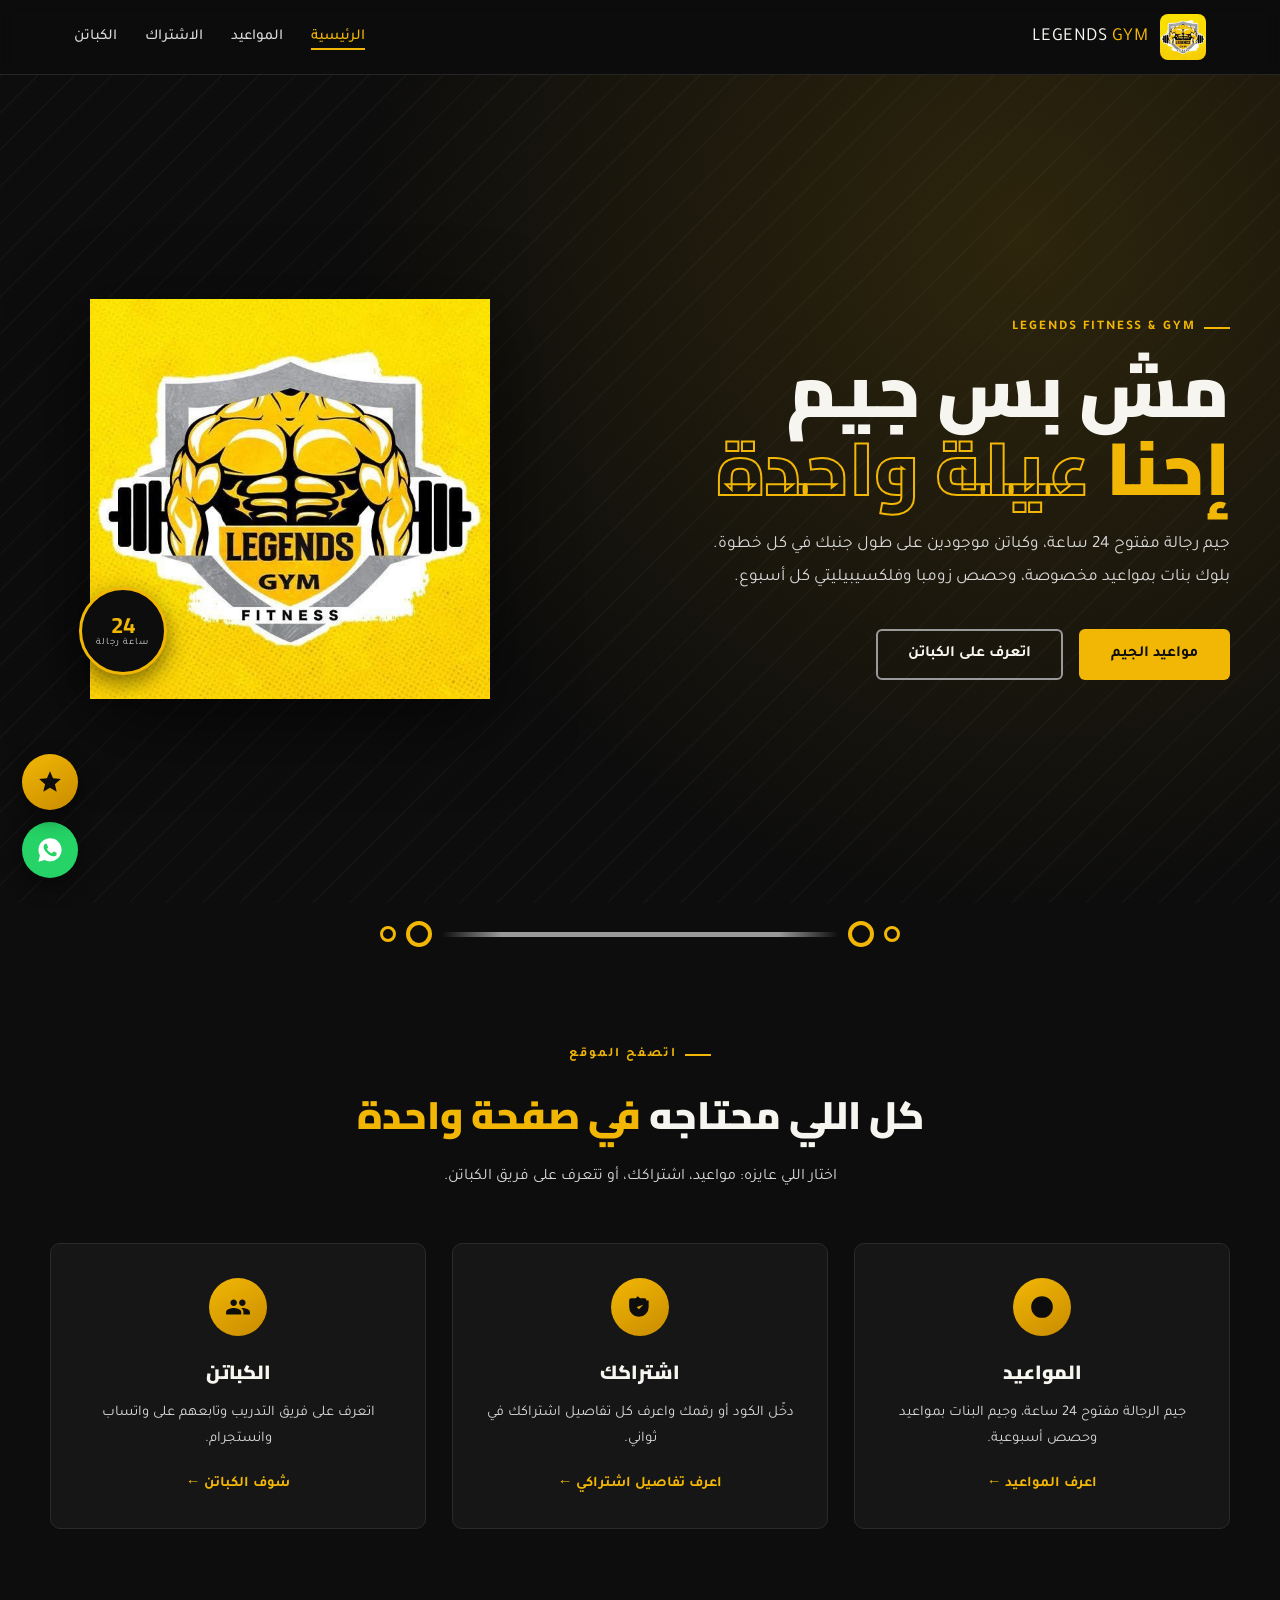
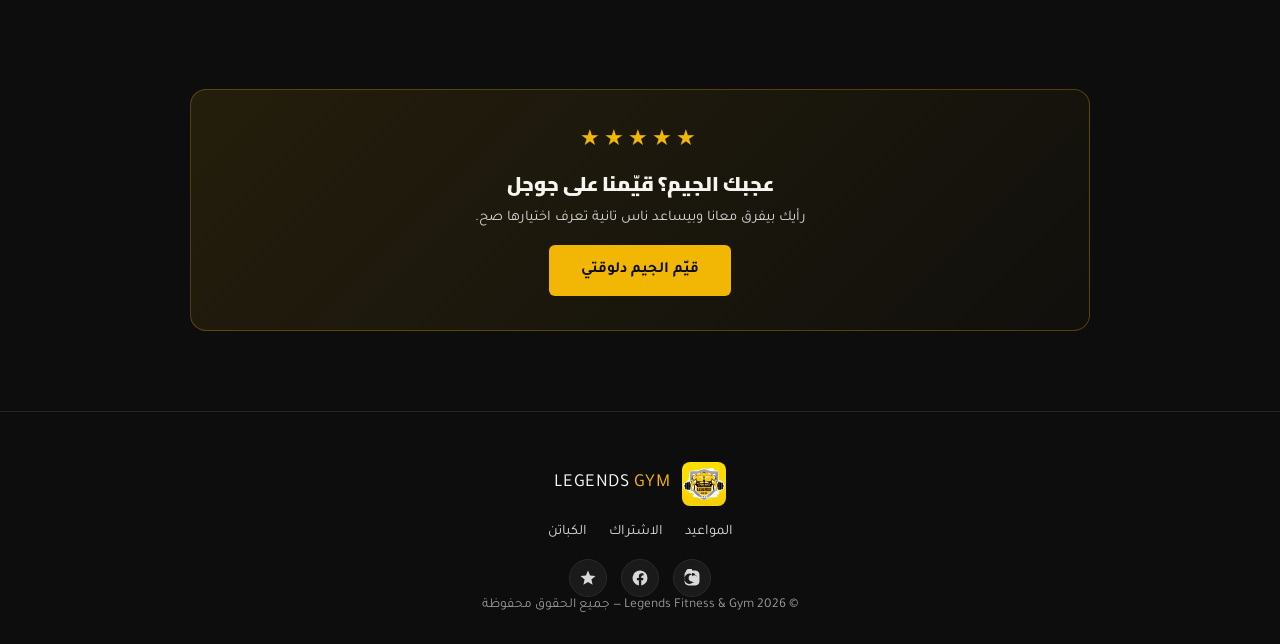
==== index.html @ 774d837d "Add files via upload" ====
<!DOCTYPE html>
<html lang="ar" dir="rtl">
<head>
<meta charset="UTF-8">
<meta name="viewport" content="width=device-width, initial-scale=1.0">
<title>Legends Fitness & Gym</title>
<link rel="preconnect" href="https://fonts.googleapis.com">
<link rel="preconnect" href="https://fonts.gstatic.com" crossorigin>
<link href="https://fonts.googleapis.com/css2?family=Cairo:wght@400;600;800;900&family=Tajawal:wght@300;400;500;700&display=swap" rel="stylesheet">
<link rel="stylesheet" href="styles.css">
<style>
  .hero{position:relative;min-height:92vh;display:flex;align-items:center;background:radial-gradient(circle at 80% 20%, rgba(242,183,5,.14), transparent 55%), var(--black);padding:60px 24px 40px;overflow:hidden;}
  .hero::before{content:"";position:absolute;inset:0;background-image:repeating-linear-gradient(135deg, rgba(255,255,255,.025) 0 2px, transparent 2px 26px);pointer-events:none;}
  .hero-inner{max-width:1180px;margin:0 auto;width:100%;display:grid;grid-template-columns:1.15fr .85fr;gap:50px;align-items:center;position:relative;z-index:2;}
  .hero h1{font-size:clamp(2.6rem, 6vw, 4.6rem);line-height:1.05;color:var(--off-white);}
  .hero h1 .stroke{-webkit-text-stroke:2px var(--gold);color:transparent;}
  .hero h1 .fill{color:var(--gold);}
  .hero p.lead{margin-top:22px;font-size:1.08rem;color:var(--steel-light);max-width:520px;line-height:1.9;}
  .hero-ctas{display:flex;gap:16px;margin-top:34px;flex-wrap:wrap;}
  .hero-logo{position:relative;display:flex;justify-content:center;}
  .hero-logo img{width:100%;max-width:400px;filter:drop-shadow(0 20px 40px rgba(0,0,0,.6));}
  @media(max-width:900px){
    .hero-inner{grid-template-columns:1fr;text-align:center;}
    .eyebrow{margin-inline:auto;}
    .hero p.lead{margin-inline:auto;}
    .hero-ctas{justify-content:center;}
    .hero-logo{order:-1;margin-bottom:10px;}
    .hero-badge-24{left:6%;}
  }
</style>
</head>
<body>

<header>
  <nav>
    <div class="brand">
      <img src="logo.jpg" alt="Legends Fitness & Gym">
      <span>LEGENDS <span class="accent">GYM</span></span>
    </div>
    <button class="nav-toggle" id="navToggle" aria-label="فتح القائمة">☰</button>
    <ul id="navMenu">
      <li><a href="index.html">الرئيسية</a></li>
      <li><a href="hours.html">المواعيد</a></li>
      <li><a href="subscription.html">الاشتراك</a></li>
      <li><a href="trainers.html">الكباتن</a></li>
    </ul>
  </nav>
</header>

<section class="hero">
  <div class="hero-inner">
    <div>
      <div class="eyebrow">LEGENDS FITNESS &amp; GYM</div>
      <h1>مش بس جيم<br><span class="fill">إحنا</span> <span class="stroke">عيلة واحدة</span></h1>
      <p class="lead">جيم رجالة مفتوح 24 ساعة، وكباتن موجودين على طول جنبك في كل خطوة. بلوك بنات بمواعيد مخصوصة، وحصص زومبا وفلكسيبيليتي كل أسبوع.</p>
      <div class="hero-ctas">
        <a href="hours.html" class="btn btn-gold">مواعيد الجيم</a>
        <a href="trainers.html" class="btn btn-ghost">اتعرف على الكباتن</a>
      </div>
    </div>
    <div class="hero-logo">
      <img src="logo.jpg" alt="Legends Fitness & Gym Logo">
      <div class="hero-badge-24"><strong>24</strong><small>ساعة رجالة</small></div>
    </div>
  </div>
</section>

<div class="barbell"><div class="plate small"></div><div class="plate"></div><div class="bar"></div><div class="plate"></div><div class="plate small"></div></div>

<section>
  <div class="section-inner">
    <div class="section-head">
      <div class="eyebrow">اتصفح الموقع</div>
      <h2>كل اللي محتاجه <span>في صفحة واحدة</span></h2>
      <p>اختار اللي عايزه: مواعيد، اشتراكك، أو تتعرف على فريق الكباتن.</p>
    </div>

    <div class="quick-grid">
      <div class="quick-card">
        <div class="icon"><svg viewBox="0 0 24 24"><path d="M12 2a10 10 0 1 0 10 10A10 10 0 0 0 12 2zm1 10.59V7a1 1 0 0 0-2 0v6a1 1 0 0 0 .29.71l4 4a1 1 0 0 0 1.42-1.42z"/></svg></div>
        <h3>المواعيد</h3>
        <p>جيم الرجالة مفتوح 24 ساعة، وجيم البنات بمواعيد وحصص أسبوعية.</p>
        <a href="hours.html">اعرف المواعيد ←</a>
      </div>
      <div class="quick-card">
        <div class="icon"><svg viewBox="0 0 24 24"><path d="M9 12l2 2 4-4m5-4v6a9 9 0 0 1-9 9 9 9 0 0 1-9-9V6a2 2 0 0 1 2-2h4l2-2 2 2h4a2 2 0 0 1 2 2z"/></svg></div>
        <h3>اشتراكك</h3>
        <p>دخّل الكود أو رقمك واعرف كل تفاصيل اشتراكك في ثواني.</p>
        <a href="subscription.html">اعرف تفاصيل اشتراكي ←</a>
      </div>
      <div class="quick-card">
        <div class="icon"><svg viewBox="0 0 24 24"><path d="M16 11c1.66 0 3-1.34 3-3s-1.34-3-3-3-3 1.34-3 3 1.34 3 3 3zm-8 0c1.66 0 3-1.34 3-3S9.66 5 8 5 5 6.34 5 8s1.34 3 3 3zm0 2c-2.33 0-7 1.17-7 3.5V19h14v-2.5c0-2.33-4.67-3.5-7-3.5zm8 0c-.29 0-.62.02-.97.05 1.16.84 1.97 1.97 1.97 3.45V19h6v-2.5c0-2.33-4.67-3.5-7-3.5z"/></svg></div>
        <h3>الكباتن</h3>
        <p>اتعرف على فريق التدريب وتابعهم على واتساب وانستجرام.</p>
        <a href="trainers.html">شوف الكباتن ←</a>
      </div>
    </div>
  </div>
</section>

<section>
  <div class="section-inner">
    <div class="review-strip">
      <div class="stars">★★★★★</div>
      <h3>عجبك الجيم؟ قيّمنا على جوجل</h3>
      <p>رأيك بيفرق معانا وبيساعد ناس تانية تعرف اختيارها صح.</p>
      <a href="https://maps.app.goo.gl/e8D61CYg8jMHXvRM9" target="_blank" rel="noopener" class="btn btn-gold">قيّم الجيم دلوقتي</a>
    </div>
  </div>
</section>

<footer>
  <div class="brand">
    <img src="logo.jpg" alt="Legends Fitness & Gym" style="width:44px;height:44px;border-radius:8px;">
    <span>LEGENDS <span class="accent" style="color:var(--gold);">GYM</span></span>
  </div>
  <div class="foot-links">
    <a href="hours.html">المواعيد</a>
    <a href="subscription.html">الاشتراك</a>
    <a href="trainers.html">الكباتن</a>
  </div>
  <div class="foot-social">
    <a href="https://www.instagram.com/legends_fitness_gym?igsh=enVrbnNuZXY5YnFm" target="_blank" rel="noopener" aria-label="انستجرام Legends Gym" title="انستجرام"><svg viewBox="0 0 24 24"><path d="M12 2c2.72 0 3.06.01 4.12.06 1.06.05 1.79.22 2.43.47.66.26 1.22.6 1.77 1.15.55.55.9 1.11 1.15 1.77.25.64.42 1.37.47 2.43.05 1.06.06 1.4.06 4.12s-.01 3.06-.06 4.12c-.05 1.06-.22 1.79-.47 2.43a4.9 4.9 0 0 1-1.15 1.77 4.9 4.9 0 0 1-1.77 1.15c-.64.25-1.37.42-2.43.47-1.06.05-1.4.06-4.12.06s-3.06-.01-4.12-.06c-1.06-.05-1.79-.22-2.43-.47a4.9 4.9 0 0 1-1.77-1.15 4.9 4.9 0 0 1-1.15-1.77c-.25-.64-.42-1.37-.47-2.43C2.01 15.06 2 14.72 2 12s.01-3.06.06-4.12c.05-1.06.22-1.79.47-2.43.26-.66.6-1.22 1.15-1.77A4.9 4.9 0 0 1 5.45.53C6.09.28 6.82.11 7.88.06 8.94.01 9.28 0 12 0zm0 5.35A6.65 6.65 0 1 0 12 18.65 6.65 6.65 0 0 0 12 5.35zm0 2.16A4.49 4.49 0 1 1 12 16.5 4.49 4.49 0 0 1 12 7.51zm6.9-2.36a1.55 1.55 0 1 1-3.1 0 1.55 1.55 0 0 1 3.1 0z"/></svg></a>
    <a href="https://www.facebook.com/share/1EmZY1f5Y4/" target="_blank" rel="noopener" aria-label="فيسبوك Legends Gym" title="فيسبوك"><svg viewBox="0 0 24 24"><path d="M22 12a10 10 0 1 0-11.5 9.87v-6.99H7.9V12h2.6V9.8c0-2.57 1.53-4 3.87-4 1.12 0 2.3.2 2.3.2v2.5h-1.3c-1.28 0-1.68.8-1.68 1.62V12h2.86l-.46 2.88h-2.4v6.99A10 10 0 0 0 22 12z"/></svg></a>
    <a href="https://maps.app.goo.gl/e8D61CYg8jMHXvRM9" target="_blank" rel="noopener" aria-label="قيّمنا على جوجل ماب" title="قيّمنا على جوجل"><svg viewBox="0 0 24 24"><path d="M12 17.27L18.18 21l-1.64-7.03L22 9.24l-7.19-.61L12 2 9.19 8.63 2 9.24l5.46 4.73L5.82 21z"/></svg></a>
  </div>
  <p>© 2026 Legends Fitness &amp; Gym — جميع الحقوق محفوظة</p>
</footer>

<script src="script.js"></script>
</body>
</html>
---- styles.css ----
:root{
  --gold:#F2B705;
  --gold-deep:#C98C00;
  --black:#0D0D0D;
  --charcoal:#161616;
  --steel:#9A9A9A;
  --steel-light:#D9D9D9;
  --off-white:#F7F5EF;
  --radius:10px;
}
*{margin:0;padding:0;box-sizing:border-box;}
html{scroll-behavior:smooth;}
body{
  background:var(--black);
  color:var(--off-white);
  font-family:'Tajawal',sans-serif;
  overflow-x:hidden;
}
h1,h2,h3,.display{font-family:'Cairo',sans-serif;font-weight:900;}
a{text-decoration:none;color:inherit;}
img{max-width:100%;display:block;}

/* ===== Barbell divider — signature element ===== */
.barbell{display:flex;align-items:center;justify-content:center;gap:10px;width:100%;max-width:520px;margin:0 auto;padding:18px 0;}
.barbell .plate{width:26px;height:26px;border-radius:50%;border:4px solid var(--gold);flex-shrink:0;transition:transform .4s ease;}
.barbell .plate.small{width:16px;height:16px;border-width:3px;}
.barbell .bar{height:5px;flex:1;background:linear-gradient(90deg, transparent, var(--steel) 15%, var(--steel) 85%, transparent);}
.barbell:hover .plate{transform:rotate(180deg);}

/* ===== Nav ===== */
header{position:sticky;top:0;z-index:50;background:rgba(13,13,13,.92);backdrop-filter:blur(6px);border-bottom:1px solid #262626;}
nav{max-width:1180px;margin:0 auto;display:flex;align-items:center;justify-content:space-between;padding:14px 24px;}
.brand{display:flex;align-items:center;gap:12px;}
.brand img{width:46px;height:46px;border-radius:8px;}
.brand span{font-size:1.15rem;letter-spacing:.5px;}
.brand .accent{color:var(--gold);}
nav ul{display:flex;gap:28px;list-style:none;}
nav ul a{font-size:.95rem;font-weight:500;color:var(--steel-light);transition:color .25s;padding-bottom:4px;border-bottom:2px solid transparent;}
nav ul a:hover{color:var(--gold);}
nav ul a.active{color:var(--gold);border-color:var(--gold);}
.nav-toggle{display:none;background:none;border:0;color:var(--gold);font-size:1.6rem;cursor:pointer;}

@media(max-width:760px){
  nav ul{position:fixed;inset:64px 0 auto 0;background:var(--black);flex-direction:column;padding:18px 24px;gap:16px;transform:translateY(-140%);transition:transform .35s ease;border-bottom:1px solid #262626;}
  nav ul.open{transform:translateY(0);}
  .nav-toggle{display:block;}
}

/* ===== Page hero (sub-pages) ===== */
.page-hero{
  position:relative;padding:70px 24px 50px;text-align:center;
  background:radial-gradient(circle at 80% 20%, rgba(242,183,5,.14), transparent 55%), var(--black);
  overflow:hidden;
}
.page-hero::before{content:"";position:absolute;inset:0;background-image:repeating-linear-gradient(135deg, rgba(255,255,255,.025) 0 2px, transparent 2px 26px);pointer-events:none;}
.page-hero .inner{position:relative;z-index:2;max-width:760px;margin:0 auto;}
.eyebrow{display:inline-flex;align-items:center;gap:8px;color:var(--gold);font-weight:700;font-size:.82rem;letter-spacing:2px;margin-bottom:16px;justify-content:center;}
.eyebrow::before{content:"";width:26px;height:2px;background:var(--gold);}
.page-hero h1{font-size:clamp(2.1rem,5vw,3.2rem);color:var(--off-white);}
.page-hero h1 span{color:var(--gold);}
.page-hero p{margin-top:16px;color:var(--steel-light);line-height:1.9;font-size:1.02rem;}

/* ===== Section shared ===== */
section{padding:80px 24px;}
.section-inner{max-width:1180px;margin:0 auto;}
.section-head{text-align:center;margin-bottom:50px;}
.section-head h2{font-size:clamp(1.7rem,4vw,2.4rem);color:var(--off-white);}
.section-head h2 span{color:var(--gold);}
.section-head p{color:var(--steel-light);max-width:560px;margin:12px auto 0;line-height:1.85;}

.btn{display:inline-flex;align-items:center;gap:8px;padding:14px 30px;border-radius:6px;font-weight:700;font-size:.98rem;transition:transform .25s, box-shadow .25s, background .25s;cursor:pointer;border:2px solid transparent;}
.btn-gold{background:var(--gold);color:var(--black);}
.btn-gold:hover{transform:translateY(-3px);box-shadow:0 10px 24px rgba(242,183,5,.28);}
.btn-ghost{border-color:var(--steel);color:var(--off-white);}
.btn-ghost:hover{border-color:var(--gold);color:var(--gold);}

/* ===== Home: quick link cards ===== */
.quick-grid{display:grid;grid-template-columns:repeat(3,1fr);gap:26px;}
@media(max-width:820px){.quick-grid{grid-template-columns:1fr;}}
.quick-card{
  background:var(--charcoal);border:1px solid #2a2a2a;border-radius:var(--radius);
  padding:34px 28px;text-align:center;transition:transform .3s, border-color .3s;
}
.quick-card:hover{transform:translateY(-6px);border-color:var(--gold);}
.quick-card .icon{
  width:58px;height:58px;border-radius:50%;margin:0 auto 18px;
  background:linear-gradient(150deg, var(--gold), var(--gold-deep));
  display:flex;align-items:center;justify-content:center;
}
.quick-card .icon svg{width:26px;height:26px;fill:var(--black);}
.quick-card h3{font-size:1.2rem;color:var(--off-white);margin-bottom:10px;}
.quick-card p{color:var(--steel-light);font-size:.92rem;line-height:1.8;margin-bottom:20px;}
.quick-card a{color:var(--gold);font-weight:700;font-size:.92rem;}
.quick-card a:hover{text-decoration:underline;}

.hero-badge-24{
  position:absolute;bottom:6%;left:6%;
  background:var(--black);border:3px solid var(--gold);border-radius:50%;
  width:88px;height:88px;display:flex;flex-direction:column;align-items:center;justify-content:center;text-align:center;
  box-shadow:0 8px 22px rgba(0,0,0,.5);
}
.hero-badge-24 strong{font-family:'Cairo';font-size:1.4rem;color:var(--gold);line-height:1;}
.hero-badge-24 small{font-size:.6rem;color:var(--steel-light);letter-spacing:1px;}

/* ===== Hours page ===== */
.hours-grid{display:grid;grid-template-columns:1fr 1fr;gap:28px;}
@media(max-width:820px){.hours-grid{grid-template-columns:1fr;}}
.hours-card{background:var(--charcoal);border:1px solid #2a2a2a;border-radius:var(--radius);padding:34px 30px;position:relative;overflow:hidden;}
.hours-card::after{content:"";position:absolute;top:0;right:0;width:6px;height:100%;background:var(--gold);}
.hours-card h3{font-size:1.35rem;color:var(--off-white);display:flex;align-items:center;gap:10px;margin-bottom:6px;}
.hours-card h3 .tag{font-size:.7rem;background:var(--gold);color:var(--black);padding:4px 10px;border-radius:20px;font-family:'Tajawal';font-weight:700;}
.hours-card .sub{color:var(--steel);font-size:.9rem;margin-bottom:22px;}
.hours-row{display:flex;justify-content:space-between;align-items:center;padding:13px 0;border-top:1px solid #2a2a2a;font-size:.97rem;}
.hours-row:first-of-type{border-top:none;}
.hours-row .day{color:var(--steel-light);}
.hours-row .time{color:var(--gold);font-weight:700;font-family:'Cairo';}
.big-open{text-align:center;padding:30px 10px;}
.big-open .num{font-family:'Cairo';font-weight:900;font-size:3.4rem;color:var(--gold);line-height:1;}
.big-open .cap{color:var(--steel-light);margin-top:8px;font-size:.95rem;}
.note{margin-top:20px;background:rgba(242,183,5,.08);border:1px dashed rgba(242,183,5,.4);border-radius:8px;padding:14px 16px;font-size:.87rem;color:var(--steel-light);line-height:1.8;}

/* ===== Subscription / ID check page ===== */
.id-card{
  max-width:520px;margin:0 auto;background:var(--charcoal);border:1px solid #2a2a2a;
  border-radius:16px;padding:44px 36px;
}
.id-card label{display:block;font-size:.92rem;color:var(--steel-light);margin-bottom:10px;font-weight:500;}
.id-card input{
  width:100%;padding:15px 18px;border-radius:8px;border:1px solid #333;
  background:#0f0f0f;color:var(--off-white);font-size:1rem;font-family:'Tajawal';
  outline:none;transition:border-color .25s;
}
.id-card input:focus{border-color:var(--gold);}
.id-card .btn{width:100%;justify-content:center;margin-top:18px;}
.id-error{
  display:none;margin-top:12px;color:#ff6b6b;font-size:.85rem;text-align:center;
}
.id-error.show{display:block;}

/* ===== Member result page ===== */
.member-state{max-width:480px;margin:0 auto;text-align:center;padding:40px 20px;}
.spinner{
  width:44px;height:44px;margin:0 auto 22px;border-radius:50%;
  border:4px solid #2a2a2a;border-top-color:var(--gold);
  animation:spin 0.9s linear infinite;
}
@keyframes spin{to{transform:rotate(360deg);}}
.member-state p{color:var(--steel-light);font-size:.95rem;}
.state-icon{
  width:56px;height:56px;margin:0 auto 18px;border-radius:50%;
  background:rgba(255,107,107,.12);border:2px solid #ff6b6b;color:#ff6b6b;
  display:flex;align-items:center;justify-content:center;font-family:'Cairo';font-weight:900;font-size:1.5rem;
}
.member-state h3{font-size:1.25rem;color:var(--off-white);margin-bottom:10px;}

.member-card{
  max-width:480px;margin:0 auto;background:var(--charcoal);border:1px solid #2a2a2a;
  border-radius:16px;padding:40px 32px;text-align:center;
}
.member-avatar{
  width:76px;height:76px;border-radius:50%;margin:0 auto 16px;
  background:linear-gradient(150deg, var(--gold), var(--gold-deep));
  display:flex;align-items:center;justify-content:center;
  font-family:'Cairo';font-weight:900;font-size:1.8rem;color:var(--black);
}
.member-card h2{font-size:1.4rem;color:var(--off-white);}
.member-sub{color:var(--steel);font-size:.88rem;margin-top:4px;}
.member-stats{display:flex;justify-content:center;gap:14px;margin-top:28px;flex-wrap:wrap;}
.member-stats .stat{
  background:#0f0f0f;border:1px solid #2a2a2a;border-radius:10px;
  padding:18px 26px;min-width:110px;
}
.stat-num{font-family:'Cairo';font-weight:900;font-size:1.8rem;color:var(--gold);}
.stat-label{color:var(--steel-light);font-size:.82rem;margin-top:4px;}
.member-note{
  margin-top:22px;background:rgba(242,183,5,.08);border:1px dashed rgba(242,183,5,.4);
  border-radius:8px;padding:14px 16px;font-size:.87rem;color:var(--steel-light);line-height:1.8;
}
.member-actions{display:flex;gap:12px;justify-content:center;margin-top:28px;flex-wrap:wrap;}
.member-actions .btn{flex:1;min-width:160px;justify-content:center;}

/* ===== Floating buttons ===== */
.floating-btn{
  position:fixed;left:22px;z-index:999;width:56px;height:56px;border-radius:50%;
  display:flex;align-items:center;justify-content:center;box-shadow:0 8px 22px rgba(0,0,0,.45);
  transition:transform .2s ease;
}
.floating-btn:hover{transform:scale(1.08);}
.floating-btn svg{width:28px;height:28px;fill:#fff;}
.floating-whatsapp{bottom:22px;background:#25D366;animation:wa-pulse 2.4s infinite;}
.floating-review{bottom:90px;background:linear-gradient(150deg, var(--gold), var(--gold-deep));}
.floating-review svg{fill:var(--black);width:26px;height:26px;}
@keyframes wa-pulse{
  0%{box-shadow:0 0 0 0 rgba(37,211,102,.55);}
  70%{box-shadow:0 0 0 16px rgba(37,211,102,0);}
  100%{box-shadow:0 0 0 0 rgba(37,211,102,0);}
}
@media(max-width:640px){
  .floating-btn{width:50px;height:50px;left:16px;}
  .floating-whatsapp{bottom:16px;}
  .floating-review{bottom:76px;}
}

/* ===== Scroll reveal ===== */
.reveal{opacity:0;transform:translateY(24px);transition:opacity .6s ease, transform .6s ease;}
.reveal-visible{opacity:1;transform:translateY(0);}

/* ===== Social icons in footer ===== */
.foot-social{display:flex;gap:14px;justify-content:center;margin-top:4px;}
.foot-social a{
  width:38px;height:38px;border-radius:50%;background:#1a1a1a;border:1px solid #2a2a2a;
  display:flex;align-items:center;justify-content:center;transition:background .2s ease, transform .2s ease;
}
.foot-social a:hover{background:var(--gold);transform:translateY(-2px);}
.foot-social a:hover svg{fill:var(--black);}
.foot-social svg{width:18px;height:18px;fill:var(--steel-light);}

/* ===== Google review CTA strip ===== */
.review-strip{
  max-width:900px;margin:0 auto;padding:34px 28px;background:linear-gradient(135deg, rgba(242,183,5,.1), rgba(242,183,5,.02));
  border:1px solid rgba(242,183,5,.28);border-radius:16px;text-align:center;
}
.review-strip .stars{color:var(--gold);font-size:1.4rem;letter-spacing:4px;margin-bottom:10px;}
.review-strip h3{font-size:1.25rem;color:var(--off-white);margin-bottom:8px;}
.review-strip p{color:var(--steel-light);font-size:.92rem;margin-bottom:18px;}
.helper-list{margin-top:34px;display:grid;grid-template-columns:repeat(3,1fr);gap:16px;text-align:center;}
@media(max-width:600px){.helper-list{grid-template-columns:1fr;}}
.helper-list div{background:var(--charcoal);border:1px solid #2a2a2a;border-radius:8px;padding:16px;font-size:.85rem;color:var(--steel-light);}
.helper-list strong{display:block;color:var(--gold);font-family:'Cairo';margin-bottom:4px;}

/* ===== Trainers ===== */
.trainers-grid{display:grid;grid-template-columns:repeat(auto-fit,minmax(230px,1fr));gap:26px;}
.trainer-card{background:var(--charcoal);border:1px solid #2a2a2a;border-radius:var(--radius);padding:30px 24px;text-align:center;transition:transform .3s, border-color .3s;}
.trainer-card:hover{transform:translateY(-6px);border-color:var(--gold);}
.avatar{width:84px;height:84px;border-radius:50%;margin:0 auto 18px;background:linear-gradient(150deg, var(--gold), var(--gold-deep));display:flex;align-items:center;justify-content:center;font-family:'Cairo';font-weight:900;font-size:1.9rem;color:var(--black);}
.trainer-card h4{font-size:1.15rem;color:var(--off-white);margin-bottom:4px;}
.trainer-card .role{color:var(--gold);font-size:.85rem;font-weight:700;margin-bottom:20px;}
.social-row{display:flex;justify-content:center;gap:12px;}
.social-row a{width:40px;height:40px;border-radius:50%;border:1px solid #333;display:flex;align-items:center;justify-content:center;color:var(--steel-light);transition:all .25s;}
.social-row a:hover{border-color:var(--gold);color:var(--gold);background:rgba(242,183,5,.08);}
.social-row svg{width:18px;height:18px;fill:currentColor;}

/* ===== Footer ===== */
footer{padding:50px 24px 30px;border-top:1px solid #262626;text-align:center;}
footer .brand{justify-content:center;margin-bottom:16px;}
footer p{color:var(--steel);font-size:.85rem;}
.foot-links{display:flex;justify-content:center;gap:22px;margin:18px 0;flex-wrap:wrap;}
.foot-links a{color:var(--steel-light);font-size:.9rem;}
.foot-links a:hover{color:var(--gold);}

@media (prefers-reduced-motion: reduce){
  *{transition:none !important; animation:none !important; scroll-behavior:auto !important;}
}
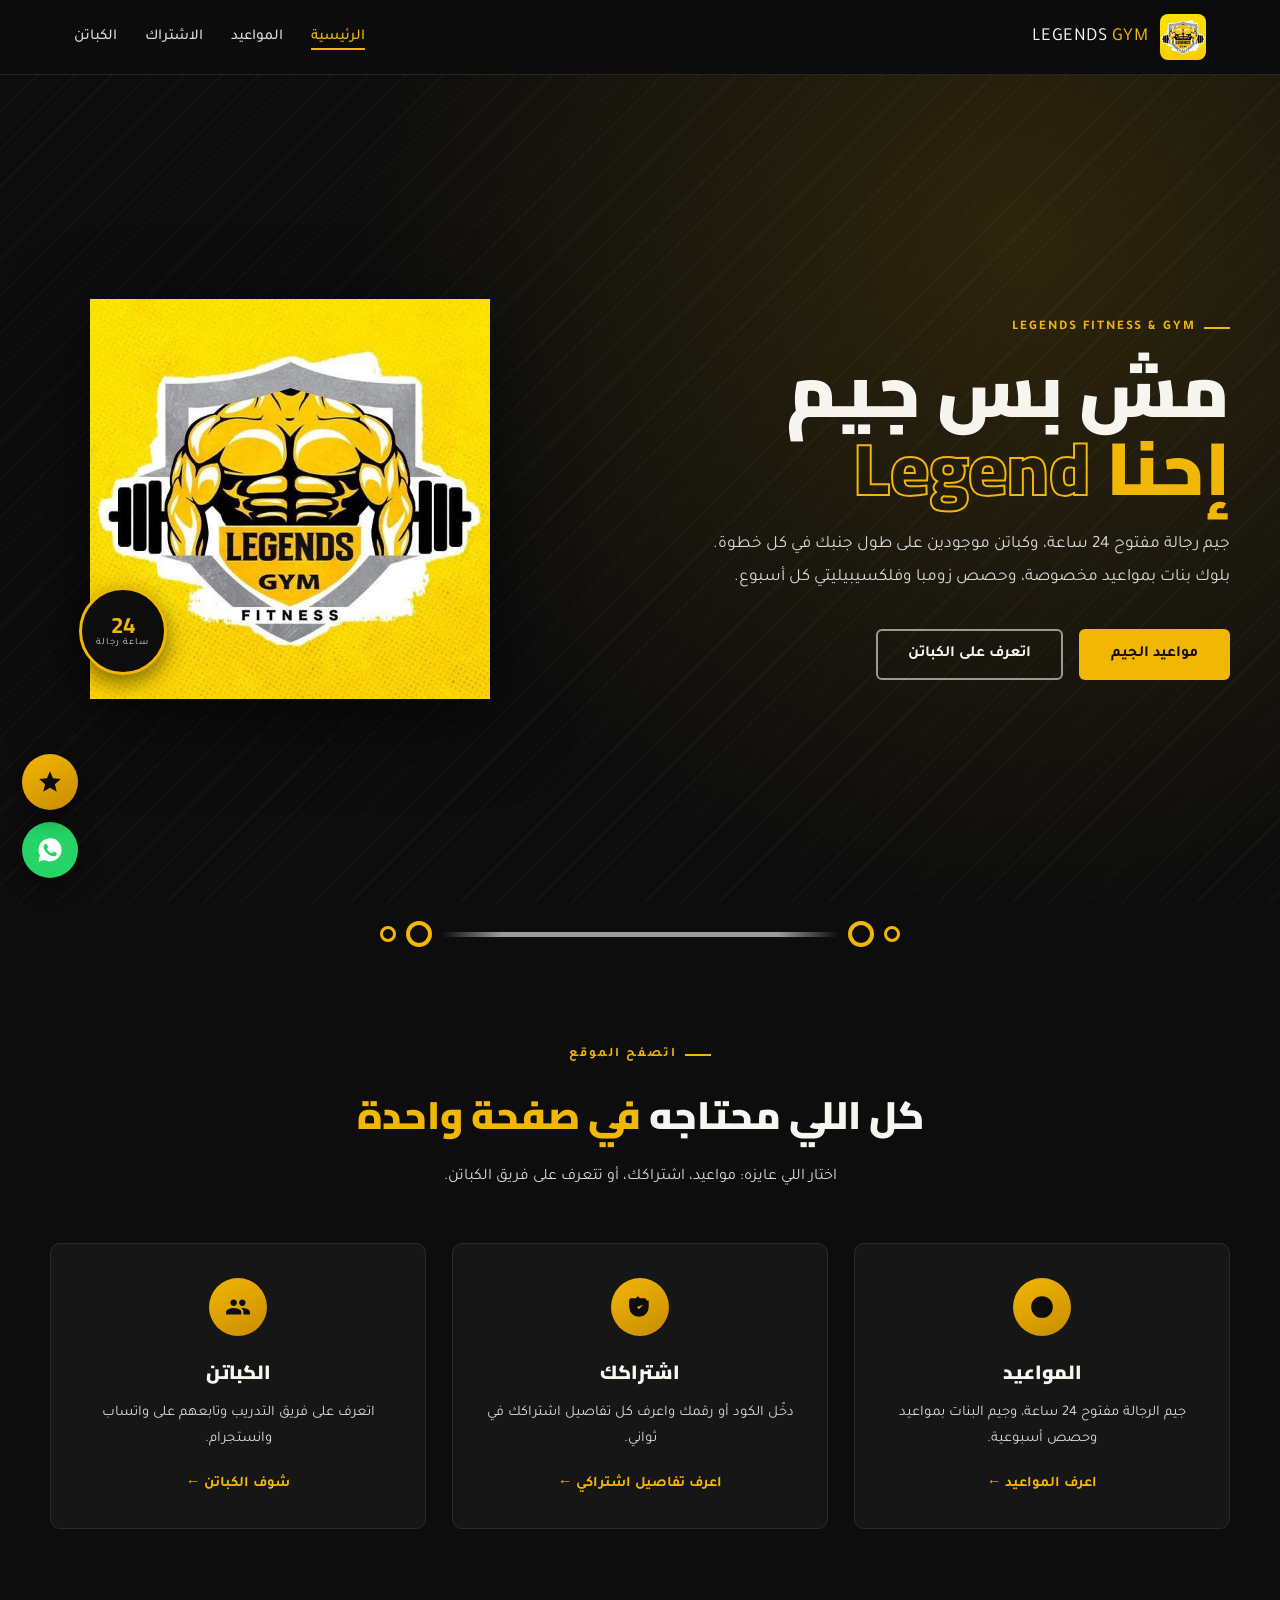
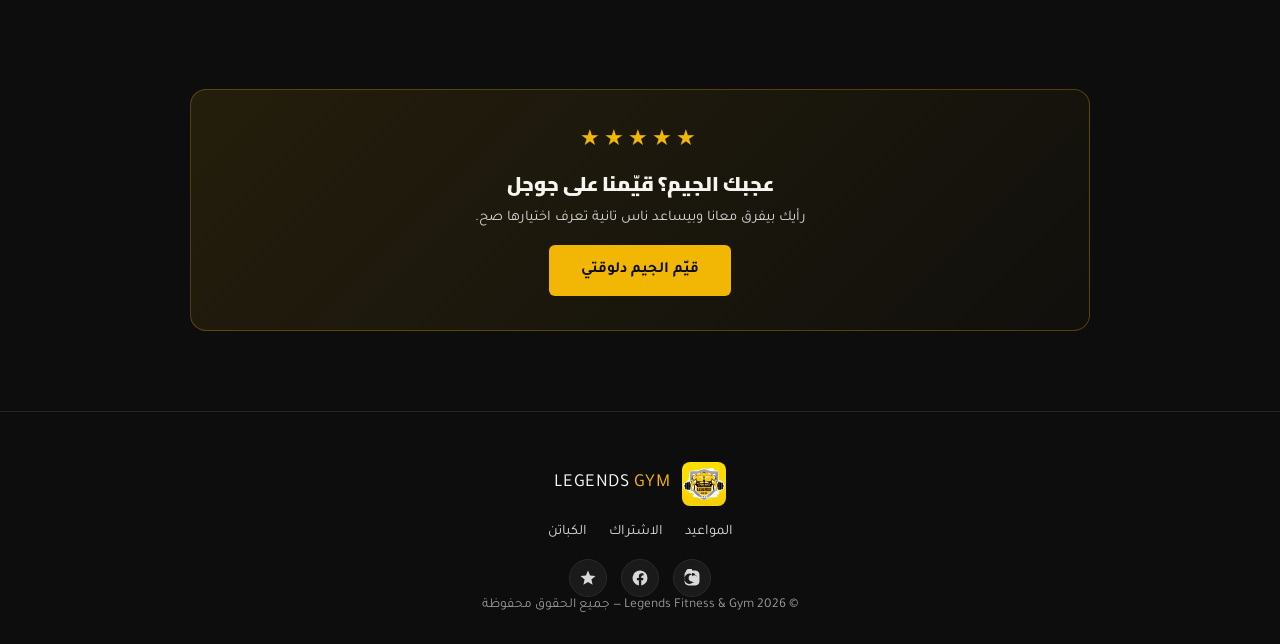
==== commit 19658f7b: "Add files via upload" ====
--- a/index.html
+++ b/index.html
@@ -51,7 +51,7 @@
   <div class="hero-inner">
     <div>
       <div class="eyebrow">LEGENDS FITNESS &amp; GYM</div>
-      <h1>مش بس جيم<br><span class="fill">إحنا</span> <span class="stroke">عيلة واحدة</span></h1>
+      <h1>مش بس جيم<br><span class="fill">إحنا</span> <span class="stroke">Legend</span></h1>
       <p class="lead">جيم رجالة مفتوح 24 ساعة، وكباتن موجودين على طول جنبك في كل خطوة. بلوك بنات بمواعيد مخصوصة، وحصص زومبا وفلكسيبيليتي كل أسبوع.</p>
       <div class="hero-ctas">
         <a href="hours.html" class="btn btn-gold">مواعيد الجيم</a>
